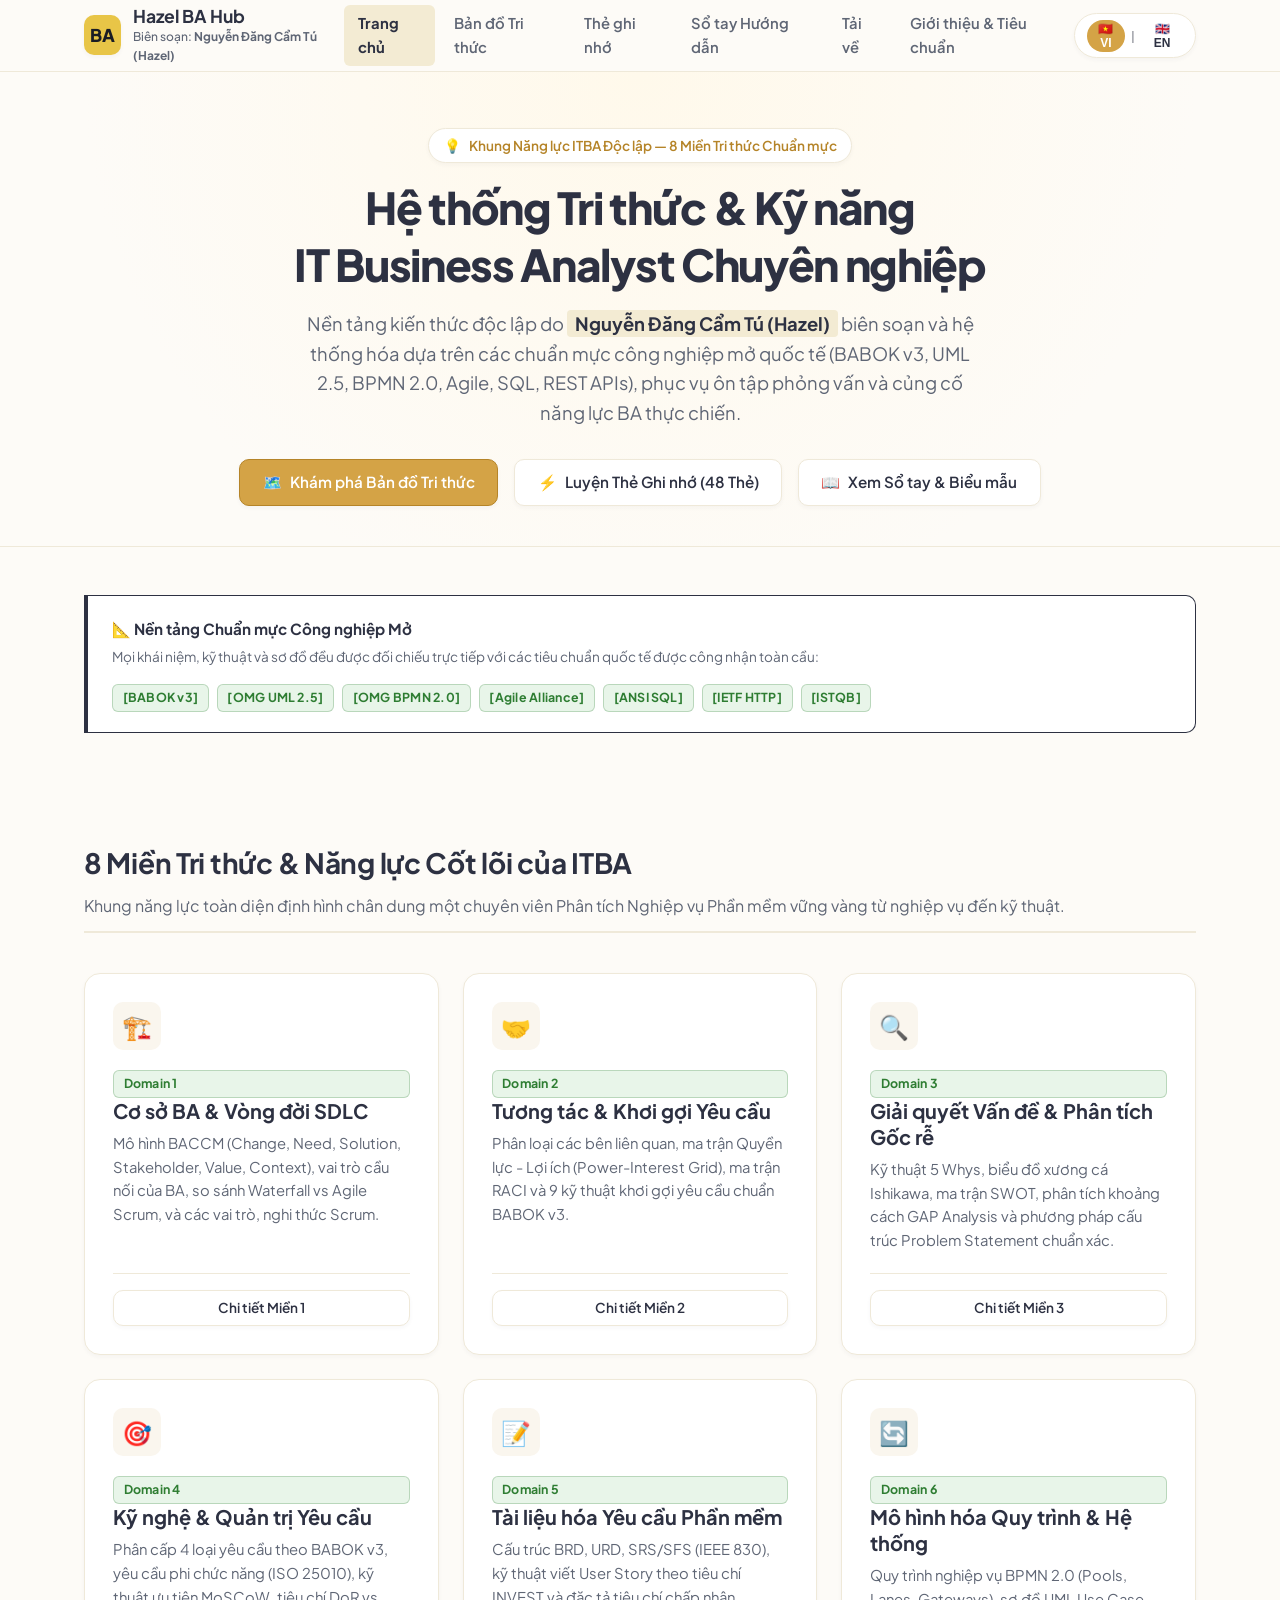
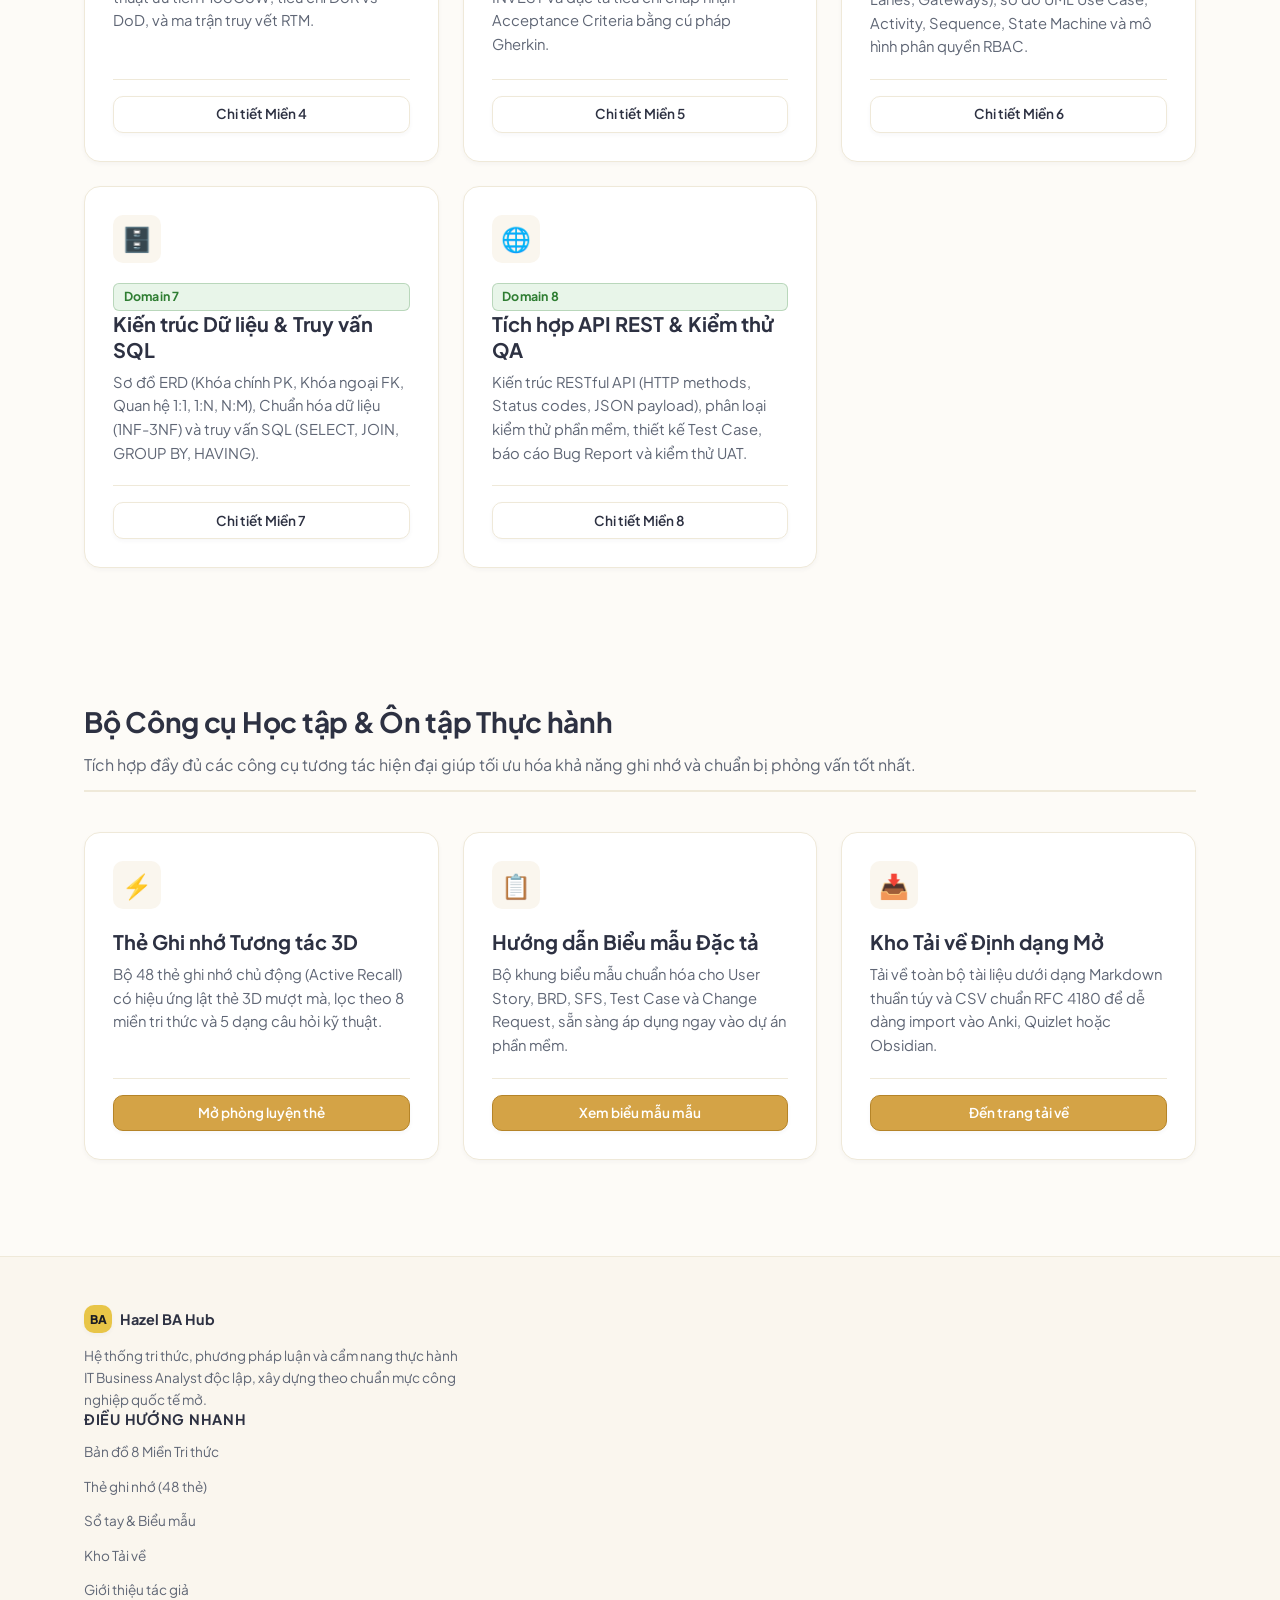
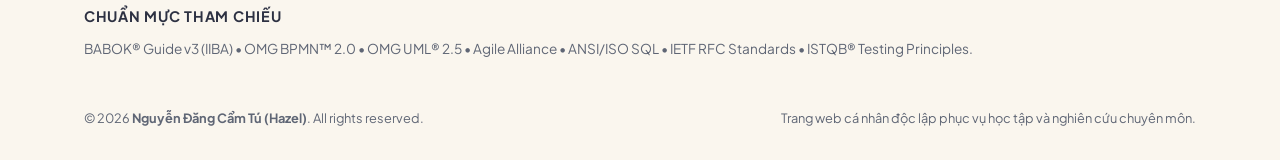
==== ba-study-materials/index.html @ 61d87bbf "Add files via upload" ====
<!DOCTYPE html>
<html lang="vi" class="lang-vi">
<head>
  <meta charset="UTF-8">
  <meta name="viewport" content="width=device-width, initial-scale=1.0">
  <title class="lang-vi">Trang chủ | Hazel BA Hub - Nguyễn Đăng Cẩm Tú</title>
  <title class="lang-en">Home | Hazel BA Hub - Nguyen Dang Cam Tu</title>
  <meta name="description" content="Trung tâm Tri thức & Thực hành IT Business Analyst độc lập - Tác giả Nguyễn Đăng Cẩm Tú (Hazel).">
  <!-- Fonts -->
  <link rel="preconnect" href="https://fonts.googleapis.com">
  <link rel="preconnect" href="https://fonts.gstatic.com" crossorigin>
  <link href="https://fonts.googleapis.com/css2?family=Plus+Jakarta+Sans:wght@400;500;600;700;800&display=swap" rel="stylesheet">
  <!-- Styles -->
  <link rel="stylesheet" href="./assets/css/main.css">
  <link rel="stylesheet" href="./assets/css/components.css">
  <link rel="stylesheet" href="./assets/css/flashcards.css">
  <!-- Core i18n -->
  <script src="./assets/js/i18n.js"></script>
</head>
<body>
  <header class="site-header">
    <div class="container header-inner">
      <a href="./" class="brand-link">
        <div class="brand-badge">BA</div>
        <div class="brand-text-wrap">
          <span class="brand-title">Hazel BA Hub</span>
          <span class="brand-author">
            <span class="lang-vi">Biên soạn: <strong>Nguyễn Đăng Cẩm Tú (Hazel)</strong></span>
            <span class="lang-en">Curated by <strong>Nguyễn Đăng Cẩm Tú (Hazel)</strong></span>
          </span>
        </div>
      </a>

      <nav>
        <ul class="nav-menu">
          <li><a href="./" class="nav-link active"><span class="lang-vi">Trang chủ</span><span class="lang-en">Home</span></a></li>
          <li><a href="./knowledge-map/" class="nav-link"><span class="lang-vi">Bản đồ Tri thức</span><span class="lang-en">Knowledge Map</span></a></li>
          <li><a href="./flashcards/" class="nav-link"><span class="lang-vi">Thẻ ghi nhớ</span><span class="lang-en">Flashcards</span></a></li>
          <li><a href="./study-guide/" class="nav-link"><span class="lang-vi">Sổ tay Hướng dẫn</span><span class="lang-en">Study Guide</span></a></li>
          <li><a href="./downloads/" class="nav-link"><span class="lang-vi">Tải về</span><span class="lang-en">Downloads</span></a></li>
          <li><a href="./about/" class="nav-link"><span class="lang-vi">Giới thiệu & Tiêu chuẩn</span><span class="lang-en">About & Standards</span></a></li>
        </ul>
      </nav>

      <div style="display: flex; align-items: center; gap: 0.75rem;">
        <button type="button" class="lang-toggle-btn" title="Chuyển đổi ngôn ngữ / Switch Language" aria-label="Toggle language">
          <span class="lang-pill" data-lang="vi">🇻🇳 VI</span>
          <span style="opacity: 0.4;">|</span>
          <span class="lang-pill" data-lang="en">🇬🇧 EN</span>
        </button>
        <button type="button" class="mobile-nav-toggle" aria-label="Open mobile navigation">☰</button>
      </div>
    </div>
  </header>

  <main>
    <section class="hero-section">
      <div class="container">
        <div class="hero-badge-wrap">
          <span class="hero-pill">
            <span>💡</span>
            <span class="lang-vi">Khung Năng lực ITBA Độc lập — 8 Miền Tri thức Chuẩn mực</span>
            <span class="lang-en">Independent ITBA Competency Framework — 8 Industry Domains</span>
          </span>
        </div>
        <h1 class="hero-title">
          <span class="lang-vi">Hệ thống Tri thức & Kỹ năng<br>IT Business Analyst Chuyên nghiệp</span>
          <span class="lang-en">Professional IT Business Analyst<br>Knowledge & Practice Hub</span>
        </h1>
        <p class="hero-subtitle">
          <span class="lang-vi">Nền tảng kiến thức độc lập do <span class="hero-author-tag">Nguyễn Đăng Cẩm Tú (Hazel)</span> biên soạn và hệ thống hóa dựa trên các chuẩn mực công nghiệp mở quốc tế (BABOK v3, UML 2.5, BPMN 2.0, Agile, SQL, REST APIs), phục vụ ôn tập phỏng vấn và củng cố năng lực BA thực chiến.</span>
          <span class="lang-en">An independent knowledge platform curated by <span class="hero-author-tag">Nguyễn Đăng Cẩm Tú (Hazel)</span>, grounded in open international industry standards (BABOK v3, UML 2.5, BPMN 2.0, Agile, SQL, REST APIs) for technical interview preparation and practical delivery readiness.</span>
        </p>
        <div class="hero-actions">
          <a href="./knowledge-map/" class="btn btn-primary">
            <span>🗺️</span>
            <span class="lang-vi">Khám phá Bản đồ Tri thức</span>
            <span class="lang-en">Explore Knowledge Map</span>
          </a>
          <a href="./flashcards/" class="btn btn-secondary">
            <span>⚡</span>
            <span class="lang-vi">Luyện Thẻ Ghi nhớ (48 Thẻ)</span>
            <span class="lang-en">Study Flashcards (48 Cards)</span>
          </a>
          <a href="./study-guide/" class="btn btn-secondary">
            <span>📖</span>
            <span class="lang-vi">Xem Sổ tay & Biểu mẫu</span>
            <span class="lang-en">View Guide & Templates</span>
          </a>
        </div>
      </div>
    </section>

    <!-- Standards Banner -->
    <section class="container" style="padding: 1.5rem 1.5rem 0.5rem 1.5rem;">
      <div class="callout" style="background: #FFFFFF; border-color: var(--color-border); display: flex; flex-wrap: wrap; align-items: center; justify-content: space-between; gap: 1rem;">
        <div>
          <span style="font-weight: 700; color: var(--text-heading); font-size: 0.95rem;">
            <span class="lang-vi">📐 Nền tảng Chuẩn mực Công nghiệp Mở</span>
            <span class="lang-en">📐 Open Industry Standards Alignment</span>
          </span>
          <p style="font-size: 0.85rem; color: var(--text-muted); margin-top: 0.25rem; margin-bottom: 0;">
            <span class="lang-vi">Mọi khái niệm, kỹ thuật và sơ đồ đều được đối chiếu trực tiếp với các tiêu chuẩn quốc tế được công nhận toàn cầu:</span>
            <span class="lang-en">All concepts, techniques, and diagrams are mapped directly to globally recognized international standards:</span>
          </p>
        </div>
        <div style="display: flex; flex-wrap: wrap; gap: 0.5rem;">
          <span class="badge badge-explicit">[BABOK v3]</span>
          <span class="badge badge-explicit">[OMG UML 2.5]</span>
          <span class="badge badge-explicit">[OMG BPMN 2.0]</span>
          <span class="badge badge-explicit">[Agile Alliance]</span>
          <span class="badge badge-explicit">[ANSI SQL]</span>
          <span class="badge badge-explicit">[IETF HTTP]</span>
          <span class="badge badge-explicit">[ISTQB]</span>
        </div>
      </div>
    </section>

    <!-- 8 Domains Grid -->
    <section class="container" style="padding: 2.5rem 1.5rem;">
      <div class="section-header">
        <div>
          <h2>
            <span class="lang-vi">8 Miền Tri thức & Năng lực Cốt lõi của ITBA</span>
            <span class="lang-en">8 Core ITBA Knowledge Domains & Competencies</span>
          </h2>
          <p>
            <span class="lang-vi">Khung năng lực toàn diện định hình chân dung một chuyên viên Phân tích Nghiệp vụ Phần mềm vững vàng từ nghiệp vụ đến kỹ thuật.</span>
            <span class="lang-en">A complete competency framework defining a well-rounded IT Business Analyst, bridging business acumen and technical execution.</span>
          </p>
        </div>
      </div>

      <div class="card-grid">
        <!-- Domain 1 -->
        <div class="feature-card">
          <div class="card-icon">🏗️</div>
          <span class="badge badge-explicit">Domain 1</span>
          <h3 class="card-title">
            <span class="lang-vi">Cơ sở BA & Vòng đời SDLC</span>
            <span class="lang-en">BA Fundamentals & SDLC</span>
          </h3>
          <p class="card-desc">
            <span class="lang-vi">Mô hình BACCM (Change, Need, Solution, Stakeholder, Value, Context), vai trò cầu nối của BA, so sánh Waterfall vs Agile Scrum, và các vai trò, nghi thức Scrum.</span>
            <span class="lang-en">BACCM core concept model, BA bridging role, Waterfall vs Agile Scrum trade-offs, and Scrum team ceremonies and artifacts.</span>
          </p>
          <div class="card-footer">
            <a href="./knowledge-map/#domain-1" class="btn btn-secondary btn-sm" style="width: 100%;">
              <span class="lang-vi">Chi tiết Miền 1</span>
              <span class="lang-en">View Domain 1</span>
            </a>
          </div>
        </div>

        <!-- Domain 2 -->
        <div class="feature-card">
          <div class="card-icon">🤝</div>
          <span class="badge badge-explicit">Domain 2</span>
          <h3 class="card-title">
            <span class="lang-vi">Tương tác & Khơi gợi Yêu cầu</span>
            <span class="lang-en">Stakeholder Engagement & Elicitation</span>
          </h3>
          <p class="card-desc">
            <span class="lang-vi">Phân loại các bên liên quan, ma trận Quyền lực - Lợi ích (Power-Interest Grid), ma trận RACI và 9 kỹ thuật khơi gợi yêu cầu chuẩn BABOK v3.</span>
            <span class="lang-en">Stakeholder categorization, Power-Interest Grid, RACI governance matrix, and the 9 standard BABOK v3 elicitation techniques.</span>
          </p>
          <div class="card-footer">
            <a href="./knowledge-map/#domain-2" class="btn btn-secondary btn-sm" style="width: 100%;">
              <span class="lang-vi">Chi tiết Miền 2</span>
              <span class="lang-en">View Domain 2</span>
            </a>
          </div>
        </div>

        <!-- Domain 3 -->
        <div class="feature-card">
          <div class="card-icon">🔍</div>
          <span class="badge badge-explicit">Domain 3</span>
          <h3 class="card-title">
            <span class="lang-vi">Giải quyết Vấn đề & Phân tích Gốc rễ</span>
            <span class="lang-en">Problem Solving & Root Cause Analysis</span>
          </h3>
          <p class="card-desc">
            <span class="lang-vi">Kỹ thuật 5 Whys, biểu đồ xương cá Ishikawa, ma trận SWOT, phân tích khoảng cách GAP Analysis và phương pháp cấu trúc Problem Statement chuẩn xác.</span>
            <span class="lang-en">5 Whys root cause recursion, Ishikawa fishbone diagramming, SWOT matrix, GAP Analysis, and structured Problem Statement formulation.</span>
          </p>
          <div class="card-footer">
            <a href="./knowledge-map/#domain-3" class="btn btn-secondary btn-sm" style="width: 100%;">
              <span class="lang-vi">Chi tiết Miền 3</span>
              <span class="lang-en">View Domain 3</span>
            </a>
          </div>
        </div>

        <!-- Domain 4 -->
        <div class="feature-card">
          <div class="card-icon">🎯</div>
          <span class="badge badge-explicit">Domain 4</span>
          <h3 class="card-title">
            <span class="lang-vi">Kỹ nghệ & Quản trị Yêu cầu</span>
            <span class="lang-en">Requirements Engineering & Governance</span>
          </h3>
          <p class="card-desc">
            <span class="lang-vi">Phân cấp 4 loại yêu cầu theo BABOK v3, yêu cầu phi chức năng (ISO 25010), kỹ thuật ưu tiên MoSCoW, tiêu chí DoR vs DoD, và ma trận truy vết RTM.</span>
            <span class="lang-en">4 requirements levels (BABOK v3), non-functional dimensions (ISO 25010), MoSCoW prioritization, DoR vs DoD gates, and Traceability Matrix (RTM).</span>
          </p>
          <div class="card-footer">
            <a href="./knowledge-map/#domain-4" class="btn btn-secondary btn-sm" style="width: 100%;">
              <span class="lang-vi">Chi tiết Miền 4</span>
              <span class="lang-en">View Domain 4</span>
            </a>
          </div>
        </div>

        <!-- Domain 5 -->
        <div class="feature-card">
          <div class="card-icon">📝</div>
          <span class="badge badge-explicit">Domain 5</span>
          <h3 class="card-title">
            <span class="lang-vi">Tài liệu hóa Yêu cầu Phần mềm</span>
            <span class="lang-en">Requirements Documentation</span>
          </h3>
          <p class="card-desc">
            <span class="lang-vi">Cấu trúc BRD, URD, SRS/SFS (IEEE 830), kỹ thuật viết User Story theo tiêu chí INVEST và đặc tả tiêu chí chấp nhận Acceptance Criteria bằng cú pháp Gherkin.</span>
            <span class="lang-en">BRD, URD, SRS/SFS (IEEE 830) document structures, INVEST User Story authoring, and Given-When-Then Gherkin Acceptance Criteria.</span>
          </p>
          <div class="card-footer">
            <a href="./knowledge-map/#domain-5" class="btn btn-secondary btn-sm" style="width: 100%;">
              <span class="lang-vi">Chi tiết Miền 5</span>
              <span class="lang-en">View Domain 5</span>
            </a>
          </div>
        </div>

        <!-- Domain 6 -->
        <div class="feature-card">
          <div class="card-icon">🔄</div>
          <span class="badge badge-explicit">Domain 6</span>
          <h3 class="card-title">
            <span class="lang-vi">Mô hình hóa Quy trình & Hệ thống</span>
            <span class="lang-en">Process & System Modeling</span>
          </h3>
          <p class="card-desc">
            <span class="lang-vi">Quy trình nghiệp vụ BPMN 2.0 (Pools, Lanes, Gateways), sơ đồ UML Use Case, Activity, Sequence, State Machine và mô hình phân quyền RBAC.</span>
            <span class="lang-en">BPMN 2.0 business processes (Pools, Lanes, Gateways), UML Use Case, Activity, Sequence, State Machine diagrams, and RBAC matrix.</span>
          </p>
          <div class="card-footer">
            <a href="./knowledge-map/#domain-6" class="btn btn-secondary btn-sm" style="width: 100%;">
              <span class="lang-vi">Chi tiết Miền 6</span>
              <span class="lang-en">View Domain 6</span>
            </a>
          </div>
        </div>

        <!-- Domain 7 -->
        <div class="feature-card">
          <div class="card-icon">🗄️</div>
          <span class="badge badge-explicit">Domain 7</span>
          <h3 class="card-title">
            <span class="lang-vi">Kiến trúc Dữ liệu & Truy vấn SQL</span>
            <span class="lang-en">Data Architecture & SQL</span>
          </h3>
          <p class="card-desc">
            <span class="lang-vi">Sơ đồ ERD (Khóa chính PK, Khóa ngoại FK, Quan hệ 1:1, 1:N, N:M), Chuẩn hóa dữ liệu (1NF-3NF) và truy vấn SQL (SELECT, JOIN, GROUP BY, HAVING).</span>
            <span class="lang-en">ERD relational data models (PK, FK, cardinalities), Normalization (1NF to 3NF), and analytical SQL queries (SELECT, JOINs, GROUP BY, HAVING).</span>
          </p>
          <div class="card-footer">
            <a href="./knowledge-map/#domain-7" class="btn btn-secondary btn-sm" style="width: 100%;">
              <span class="lang-vi">Chi tiết Miền 7</span>
              <span class="lang-en">View Domain 7</span>
            </a>
          </div>
        </div>

        <!-- Domain 8 -->
        <div class="feature-card">
          <div class="card-icon">🌐</div>
          <span class="badge badge-explicit">Domain 8</span>
          <h3 class="card-title">
            <span class="lang-vi">Tích hợp API REST & Kiểm thử QA</span>
            <span class="lang-en">REST APIs & Software QA</span>
          </h3>
          <p class="card-desc">
            <span class="lang-vi">Kiến trúc RESTful API (HTTP methods, Status codes, JSON payload), phân loại kiểm thử phần mềm, thiết kế Test Case, báo cáo Bug Report và kiểm thử UAT.</span>
            <span class="lang-en">REST architecture (HTTP methods, status codes, JSON payload), testing levels, Test Case authoring, Bug Reporting, and UAT sign-off.</span>
          </p>
          <div class="card-footer">
            <a href="./knowledge-map/#domain-8" class="btn btn-secondary btn-sm" style="width: 100%;">
              <span class="lang-vi">Chi tiết Miền 8</span>
              <span class="lang-en">View Domain 8</span>
            </a>
          </div>
        </div>
      </div>
    </section>

    <!-- Key Study Features -->
    <section class="container" style="padding: 1rem 1.5rem 3.5rem 1.5rem;">
      <div class="section-header">
        <div>
          <h2>
            <span class="lang-vi">Bộ Công cụ Học tập & Ôn tập Thực hành</span>
            <span class="lang-en">Interactive Learning & Practice Toolset</span>
          </h2>
          <p>
            <span class="lang-vi">Tích hợp đầy đủ các công cụ tương tác hiện đại giúp tối ưu hóa khả năng ghi nhớ và chuẩn bị phỏng vấn tốt nhất.</span>
            <span class="lang-en">Modern interactive tools integrated directly into the browser to maximize retention and interview confidence.</span>
          </p>
        </div>
      </div>

      <div class="card-grid">
        <div class="feature-card">
          <div class="card-icon">⚡</div>
          <h3 class="card-title">
            <span class="lang-vi">Thẻ Ghi nhớ Tương tác 3D</span>
            <span class="lang-en">3D Interactive Flashcards</span>
          </h3>
          <p class="card-desc">
            <span class="lang-vi">Bộ 48 thẻ ghi nhớ chủ động (Active Recall) có hiệu ứng lật thẻ 3D mượt mà, lọc theo 8 miền tri thức và 5 dạng câu hỏi kỹ thuật.</span>
            <span class="lang-en">48 active-recall flashcards featuring smooth 3D flip effects, filtering by 8 knowledge domains, and 5 technical question archetypes.</span>
          </p>
          <div class="card-footer">
            <a href="./flashcards/" class="btn btn-primary btn-sm" style="width: 100%;">
              <span class="lang-vi">Mở phòng luyện thẻ</span>
              <span class="lang-en">Launch Flashcard Room</span>
            </a>
          </div>
        </div>

        <div class="feature-card">
          <div class="card-icon">📋</div>
          <h3 class="card-title">
            <span class="lang-vi">Hướng dẫn Biểu mẫu Đặc tả</span>
            <span class="lang-en">Requirements Templates Guide</span>
          </h3>
          <p class="card-desc">
            <span class="lang-vi">Bộ khung biểu mẫu chuẩn hóa cho User Story, BRD, SFS, Test Case và Change Request, sẵn sàng áp dụng ngay vào dự án phần mềm.</span>
            <span class="lang-en">Production-grade templates for User Stories, BRD, SFS, Test Cases, and Change Requests ready for immediate project adoption.</span>
          </p>
          <div class="card-footer">
            <a href="./study-guide/" class="btn btn-primary btn-sm" style="width: 100%;">
              <span class="lang-vi">Xem biểu mẫu mẫu</span>
              <span class="lang-en">Browse Templates</span>
            </a>
          </div>
        </div>

        <div class="feature-card">
          <div class="card-icon">📥</div>
          <h3 class="card-title">
            <span class="lang-vi">Kho Tải về Định dạng Mở</span>
            <span class="lang-en">Open Format Downloads</span>
          </h3>
          <p class="card-desc">
            <span class="lang-vi">Tải về toàn bộ tài liệu dưới dạng Markdown thuần túy và CSV chuẩn RFC 4180 để dễ dàng import vào Anki, Quizlet hoặc Obsidian.</span>
            <span class="lang-en">Download complete study materials in raw Markdown and RFC 4180 CSV for seamless import into Anki, Quizlet, or Obsidian.</span>
          </p>
          <div class="card-footer">
            <a href="./downloads/" class="btn btn-primary btn-sm" style="width: 100%;">
              <span class="lang-vi">Đến trang tải về</span>
              <span class="lang-en">Go to Downloads</span>
            </a>
          </div>
        </div>
      </div>
    </section>
  </main>

  <footer class="site-footer">
    <div class="container footer-inner">
      <div class="footer-col">
        <div style="display: flex; align-items: center; gap: 0.5rem; margin-bottom: 0.75rem;">
          <div class="brand-badge" style="width: 28px; height: 28px; font-size: 0.75rem;">BA</div>
          <span style="font-weight: 700; color: var(--text-heading);">Hazel BA Hub</span>
        </div>
        <p style="font-size: 0.85rem; color: var(--text-muted); line-height: 1.6; max-width: 380px;">
          <span class="lang-vi">Hệ thống tri thức, phương pháp luận và cẩm nang thực hành IT Business Analyst độc lập, xây dựng theo chuẩn mực công nghiệp quốc tế mở.</span>
          <span class="lang-en">An independent IT Business Analysis knowledge hub and practical handbook built upon open international industry standards.</span>
        </p>
      </div>
      <div class="footer-col">
        <h4 style="font-size: 0.9rem; margin-bottom: 0.75rem; color: var(--text-heading);">
          <span class="lang-vi">Điều hướng nhanh</span>
          <span class="lang-en">Quick Links</span>
        </h4>
        <ul style="list-style: none; padding: 0; margin: 0; font-size: 0.85rem; display: flex; flex-direction: column; gap: 0.4rem;">
          <li><a href="./knowledge-map/" style="color: var(--text-muted);"><span class="lang-vi">Bản đồ 8 Miền Tri thức</span><span class="lang-en">8 Knowledge Domains</span></a></li>
          <li><a href="./flashcards/" style="color: var(--text-muted);"><span class="lang-vi">Thẻ ghi nhớ (48 thẻ)</span><span class="lang-en">Flashcards (48 Cards)</span></a></li>
          <li><a href="./study-guide/" style="color: var(--text-muted);"><span class="lang-vi">Sổ tay & Biểu mẫu</span><span class="lang-en">Handbook & Templates</span></a></li>
          <li><a href="./downloads/" style="color: var(--text-muted);"><span class="lang-vi">Kho Tải về</span><span class="lang-en">Downloads Hub</span></a></li>
          <li><a href="./about/" style="color: var(--text-muted);"><span class="lang-vi">Giới thiệu tác giả</span><span class="lang-en">About Author</span></a></li>
        </ul>
      </div>
      <div class="footer-col">
        <h4 style="font-size: 0.9rem; margin-bottom: 0.75rem; color: var(--text-heading);">
          <span class="lang-vi">Chuẩn mực tham chiếu</span>
          <span class="lang-en">Standard Frameworks</span>
        </h4>
        <p style="font-size: 0.85rem; color: var(--text-muted); line-height: 1.6;">
          BABOK® Guide v3 (IIBA) • OMG BPMN™ 2.0 • OMG UML® 2.5 • Agile Alliance • ANSI/ISO SQL • IETF RFC Standards • ISTQB® Testing Principles.
        </p>
      </div>
    </div>
    <div class="container" style="padding-top: 1.5rem; margin-top: 1.5rem; border-top: 1px solid var(--border-color); font-size: 0.8rem; color: var(--text-muted); display: flex; justify-content: space-between; flex-wrap: wrap; gap: 0.75rem;">
      <div>
        © 2026 <strong>Nguyễn Đăng Cẩm Tú (Hazel)</strong>. All rights reserved.
      </div>
      <div>
        <span class="lang-vi">Trang web cá nhân độc lập phục vụ học tập và nghiên cứu chuyên môn.</span>
        <span class="lang-en">Independent personal knowledge platform for professional study and practice.</span>
      </div>
    </div>
  </footer>

  <script src="./assets/js/app.js"></script>
</body>
</html>
---- ba-study-materials/assets/css/main.css ----
/* ==========================================================================
   BA Study Materials - Main Styling
   Author: Nguyễn Đăng Cẩm Tú (Hazel)
   Color Palette: Minimal, Warm Pastel-Yellow & Cream (#FDFBF7, #E8C547)
   ========================================================================== */

:root {
  --bg-base: #FDFBF7;
  --bg-surface: #FFFFFF;
  --bg-surface-warm: #FAF6EE;
  --bg-surface-hover: #F6F0DF;
  --border-warm: #EFE9D9;
  --border-card: #E5DEC9;
  --border-focus: #D4A346;
  
  --color-primary: #D4A346;
  --color-primary-dark: #B58428;
  --color-accent: #E8C547;
  --color-accent-soft: #FFF9E6;
  
  --text-main: #2D3142;
  --text-muted: #5F6675;
  --text-light: #8E94A0;
  
  --tag-explicit-bg: #E8F5E9;
  --tag-explicit-text: #2E7D32;
  --tag-inferred-bg: #E0F2F1;
  --tag-inferred-text: #00695C;
  --tag-illustrative-bg: #FFF8E1;
  --tag-illustrative-text: #F57F17;
  --tag-supp-bg: #F3E5F5;
  --tag-supp-text: #7B1FA2;

  --shadow-sm: 0 2px 4px rgba(45, 49, 66, 0.04);
  --shadow-md: 0 4px 12px rgba(45, 49, 66, 0.06);
  --shadow-lg: 0 8px 24px rgba(45, 49, 66, 0.08);

  --font-sans: "Plus Jakarta Sans", -apple-system, BlinkMacSystemFont, "Segoe UI", Roboto, "Helvetica Neue", Arial, sans-serif;
  --radius-sm: 6px;
  --radius-md: 10px;
  --radius-lg: 16px;
  --radius-full: 9999px;
  
  --header-height: 72px;
  --container-max: 1160px;
}

/* CSS Reset & Defaults */
*, *::before, *::after {
  box-sizing: border-box;
  margin: 0;
  padding: 0;
}

html {
  font-family: var(--font-sans);
  background-color: var(--bg-base);
  color: var(--text-main);
  line-height: 1.6;
  scroll-behavior: smooth;
  -webkit-font-smoothing: antialiased;
}

body {
  min-height: 100vh;
  display: flex;
  flex-direction: column;
}

/* Bilingual Language Toggling Logic */
html.lang-vi .lang-en {
  display: none !important;
}

html.lang-en .lang-vi {
  display: none !important;
}

/* Typography */
h1, h2, h3, h4 {
  color: var(--text-main);
  line-height: 1.3;
  font-weight: 700;
}

h1 { font-size: 2.25rem; letter-spacing: -0.02em; }
h2 { font-size: 1.75rem; letter-spacing: -0.01em; margin-bottom: 0.75rem; }
h3 { font-size: 1.25rem; margin-bottom: 0.5rem; }
p { margin-bottom: 1rem; color: var(--text-muted); }
p:last-child { margin-bottom: 0; }

a {
  color: var(--color-primary-dark);
  text-decoration: none;
  transition: color 0.15s ease;
}

a:hover {
  color: var(--color-primary);
  text-decoration: underline;
}

/* Layout Containers */
.container {
  width: 100%;
  max-width: var(--container-max);
  margin-left: auto;
  margin-right: auto;
  padding-left: 1.5rem;
  padding-right: 1.5rem;
}

/* Header & Navigation */
.site-header {
  position: sticky;
  top: 0;
  z-index: 100;
  height: var(--header-height);
  background: rgba(253, 251, 247, 0.94);
  backdrop-filter: blur(10px);
  border-bottom: 1px solid var(--border-warm);
}

.header-inner {
  height: 100%;
  display: flex;
  align-items: center;
  justify-content: space-between;
}

.brand-link {
  display: flex;
  align-items: center;
  gap: 0.75rem;
  text-decoration: none;
}

.brand-badge {
  display: flex;
  align-items: center;
  justify-content: center;
  width: 40px;
  height: 40px;
  border-radius: var(--radius-md);
  background: var(--color-accent);
  color: #1A1C24;
  font-weight: 800;
  font-size: 1.1rem;
  box-shadow: var(--shadow-sm);
}

.brand-text-wrap {
  display: flex;
  flex-direction: column;
}

.brand-title {
  font-size: 1.1rem;
  font-weight: 700;
  color: var(--text-main);
  line-height: 1.2;
}

.brand-author {
  font-size: 0.75rem;
  color: var(--text-muted);
  font-weight: 500;
}

.nav-menu {
  display: flex;
  align-items: center;
  gap: 0.35rem;
  list-style: none;
}

.nav-link {
  display: inline-block;
  padding: 0.45rem 0.85rem;
  border-radius: var(--radius-sm);
  font-size: 0.925rem;
  font-weight: 600;
  color: var(--text-muted);
  text-decoration: none;
  transition: all 0.15s ease;
}

.nav-link:hover {
  color: var(--text-main);
  background: var(--bg-surface-warm);
  text-decoration: none;
}

.nav-link.active {
  color: var(--text-main);
  background: #F3EBD3;
  font-weight: 700;
}

/* Language Toggle Button */
.lang-toggle-btn {
  display: inline-flex;
  align-items: center;
  gap: 0.4rem;
  background: var(--bg-surface);
  border: 1px solid var(--border-warm);
  padding: 0.35rem 0.75rem;
  border-radius: var(--radius-full);
  font-size: 0.825rem;
  font-weight: 700;
  color: var(--text-main);
  cursor: pointer;
  transition: all 0.2s ease;
  box-shadow: var(--shadow-sm);
}

.lang-toggle-btn:hover {
  border-color: var(--color-primary);
  background: var(--bg-surface-warm);
}

.lang-pill {
  padding: 2px 6px;
  border-radius: var(--radius-full);
  font-size: 0.75rem;
}

.lang-pill.active {
  background: var(--color-primary);
  color: #FFFFFF;
}

/* Mobile Nav Toggle */
.mobile-nav-toggle {
  display: none;
  background: transparent;
  border: none;
  cursor: pointer;
  padding: 0.5rem;
  font-size: 1.5rem;
  color: var(--text-main);
}

/* Footer */
.site-footer {
  margin-top: auto;
  background: var(--bg-surface-warm);
  border-top: 1px solid var(--border-warm);
  padding: 3rem 0 2rem;
  font-size: 0.9rem;
}

.footer-grid {
  display: grid;
  grid-template-columns: 2fr 1fr 1fr;
  gap: 2.5rem;
  margin-bottom: 2rem;
}

.footer-col h4 {
  font-size: 0.95rem;
  margin-bottom: 0.75rem;
  color: var(--text-main);
  text-transform: uppercase;
  letter-spacing: 0.05em;
}

.footer-col ul {
  list-style: none;
}

.footer-col li {
  margin-bottom: 0.4rem;
}

.footer-col a {
  color: var(--text-muted);
}

.footer-col a:hover {
  color: var(--text-main);
}

.footer-bottom {
  padding-top: 1.5rem;
  border-top: 1px solid var(--border-warm);
  display: flex;
  align-items: center;
  justify-content: space-between;
  color: var(--text-light);
  font-size: 0.825rem;
}

/* Responsive Breakpoints */
@media (max-width: 900px) {
  .footer-grid {
    grid-template-columns: 1fr;
    gap: 1.5rem;
  }
  .nav-menu {
    display: none;
    position: absolute;
    top: var(--header-height);
    left: 0;
    width: 100%;
    background: var(--bg-surface);
    flex-direction: column;
    padding: 1.5rem;
    box-shadow: var(--shadow-lg);
    border-bottom: 1px solid var(--border-warm);
    align-items: stretch;
  }
  .nav-menu.is-open {
    display: flex;
  }
  .mobile-nav-toggle {
    display: block;
  }
  .footer-bottom {
    flex-direction: column;
    gap: 0.75rem;
    text-align: center;
  }
}
---- ba-study-materials/assets/css/components.css ----
/* ==========================================================================
   BA Study Materials - Reusable UI Components
   ========================================================================== */

/* Hero Banner */
.hero-section {
  padding: 3.5rem 0 2.5rem;
  text-align: center;
  background: radial-gradient(circle at top, #FFF9EB 0%, var(--bg-base) 70%);
  border-bottom: 1px solid var(--border-warm);
}

.hero-badge-wrap {
  margin-bottom: 1rem;
}

.hero-pill {
  display: inline-flex;
  align-items: center;
  gap: 0.5rem;
  padding: 0.35rem 0.9rem;
  background: var(--bg-surface);
  border: 1px solid var(--border-warm);
  border-radius: var(--radius-full);
  font-size: 0.85rem;
  font-weight: 600;
  color: var(--color-primary-dark);
  box-shadow: var(--shadow-sm);
}

.hero-title {
  font-size: 2.75rem;
  font-weight: 800;
  margin-bottom: 1rem;
  letter-spacing: -0.03em;
  color: var(--text-main);
}

.hero-subtitle {
  font-size: 1.15rem;
  max-width: 680px;
  margin: 0 auto 2rem;
  color: var(--text-muted);
}

.hero-author-tag {
  font-weight: 700;
  color: var(--text-main);
  background: #F3EBD3;
  padding: 2px 8px;
  border-radius: 4px;
}

.hero-actions {
  display: flex;
  align-items: center;
  justify-content: center;
  gap: 1rem;
  flex-wrap: wrap;
}

/* Buttons */
.btn {
  display: inline-flex;
  align-items: center;
  justify-content: center;
  gap: 0.5rem;
  padding: 0.65rem 1.4rem;
  border-radius: var(--radius-md);
  font-weight: 600;
  font-size: 0.95rem;
  cursor: pointer;
  transition: all 0.15s ease;
  border: 1px solid transparent;
  text-decoration: none;
}

.btn:hover {
  text-decoration: none;
}

.btn-primary {
  background: var(--color-primary);
  color: #FFFFFF;
  border-color: var(--color-primary-dark);
  box-shadow: var(--shadow-sm);
}

.btn-primary:hover {
  background: var(--color-primary-dark);
  color: #FFFFFF;
}

.btn-secondary {
  background: var(--bg-surface);
  color: var(--text-main);
  border-color: var(--border-warm);
  box-shadow: var(--shadow-sm);
}

.btn-secondary:hover {
  background: var(--bg-surface-warm);
  border-color: var(--border-card);
}

.btn-sm {
  padding: 0.4rem 0.85rem;
  font-size: 0.85rem;
}

/* Feature & Navigation Cards Grid */
.card-grid {
  display: grid;
  grid-template-columns: repeat(auto-fit, minmax(320px, 1fr));
  gap: 1.5rem;
  margin: 2.5rem 0;
}

.feature-card {
  background: var(--bg-surface);
  border: 1px solid var(--border-warm);
  border-radius: var(--radius-lg);
  padding: 1.75rem;
  box-shadow: var(--shadow-sm);
  transition: transform 0.2s ease, box-shadow 0.2s ease, border-color 0.2s ease;
  display: flex;
  flex-direction: column;
}

.feature-card:hover {
  transform: translateY(-3px);
  box-shadow: var(--shadow-md);
  border-color: var(--color-primary);
}

.card-icon {
  width: 48px;
  height: 48px;
  border-radius: var(--radius-md);
  background: var(--bg-surface-warm);
  display: flex;
  align-items: center;
  justify-content: center;
  font-size: 1.5rem;
  margin-bottom: 1.25rem;
  color: var(--color-primary-dark);
}

.card-title {
  font-size: 1.25rem;
  font-weight: 700;
  margin-bottom: 0.5rem;
}

.card-desc {
  font-size: 0.925rem;
  color: var(--text-muted);
  flex-grow: 1;
  margin-bottom: 1.25rem;
}

.card-footer {
  padding-top: 1rem;
  border-top: 1px solid var(--border-warm);
  display: flex;
  align-items: center;
  justify-content: space-between;
}

/* Badges for Epistemic Classifications */
.badge {
  display: inline-flex;
  align-items: center;
  gap: 0.35rem;
  padding: 0.2rem 0.6rem;
  border-radius: var(--radius-sm);
  font-size: 0.775rem;
  font-weight: 700;
  letter-spacing: 0.02em;
  white-space: nowrap;
}

.badge-explicit {
  background: var(--tag-explicit-bg);
  color: var(--tag-explicit-text);
  border: 1px solid rgba(46, 125, 50, 0.25);
}

.badge-inferred {
  background: var(--tag-inferred-bg);
  color: var(--tag-inferred-text);
  border: 1px solid rgba(0, 105, 92, 0.25);
}

.badge-illustrative {
  background: var(--tag-illustrative-bg);
  color: var(--tag-illustrative-text);
  border: 1px solid rgba(245, 127, 23, 0.3);
}

.badge-supplementary {
  background: var(--tag-supp-bg);
  color: var(--tag-supp-text);
  border: 1px solid rgba(123, 31, 162, 0.25);
}

/* Callout Box */
.callout {
  background: var(--bg-surface-warm);
  border-left: 4px solid var(--color-primary);
  border-radius: 0 var(--radius-md) var(--radius-md) 0;
  padding: 1.25rem 1.5rem;
  margin: 1.5rem 0;
  border-top: 1px solid var(--border-warm);
  border-right: 1px solid var(--border-warm);
  border-bottom: 1px solid var(--border-warm);
}

.callout-header {
  font-weight: 700;
  font-size: 0.95rem;
  margin-bottom: 0.4rem;
  color: var(--text-main);
  display: flex;
  align-items: center;
  gap: 0.5rem;
}

.callout-body {
  font-size: 0.9rem;
  color: var(--text-muted);
}

/* Responsive Tables */
.table-responsive {
  width: 100%;
  overflow-x: auto;
  margin: 1.5rem 0;
  border: 1px solid var(--border-warm);
  border-radius: var(--radius-md);
  box-shadow: var(--shadow-sm);
  background: var(--bg-surface);
}

.data-table {
  width: 100%;
  border-collapse: collapse;
  text-align: left;
  font-size: 0.875rem;
}

.data-table th {
  background: #F3EBD3;
  color: var(--text-main);
  font-weight: 700;
  padding: 0.85rem 1rem;
  border-bottom: 1px solid var(--border-card);
}

.data-table td {
  padding: 0.85rem 1rem;
  border-bottom: 1px solid var(--border-warm);
  color: var(--text-main);
  vertical-align: top;
}

.data-table tr:nth-child(even) {
  background: #FAF7F0;
}

.data-table tr:hover {
  background: #F5EFE0;
}

/* Section Header */
.section-header {
  margin: 2.5rem 0 1.5rem;
  border-bottom: 2px solid var(--border-warm);
  padding-bottom: 0.75rem;
  display: flex;
  align-items: flex-end;
  justify-content: space-between;
  flex-wrap: wrap;
  gap: 1rem;
}

/* Accordion Component */
.accordion-item {
  background: var(--bg-surface);
  border: 1px solid var(--border-warm);
  border-radius: var(--radius-md);
  margin-bottom: 0.75rem;
  overflow: hidden;
  box-shadow: var(--shadow-sm);
}

.accordion-trigger {
  width: 100%;
  padding: 1rem 1.25rem;
  background: transparent;
  border: none;
  cursor: pointer;
  display: flex;
  align-items: center;
  justify-content: space-between;
  text-align: left;
  font-size: 1rem;
  font-weight: 700;
  color: var(--text-main);
}

.accordion-trigger:hover {
  background: var(--bg-surface-warm);
}

.accordion-body {
  padding: 1rem 1.25rem 1.25rem;
  border-top: 1px solid var(--border-warm);
  background: #FCFAF6;
  font-size: 0.925rem;
}
---- ba-study-materials/assets/css/flashcards.css ----
/* ==========================================================================
   BA Study Materials - Interactive Flashcards Engine
   ========================================================================== */

.fc-container {
  max-width: 800px;
  margin: 2rem auto;
}

/* Controls Bar */
.fc-controls-bar {
  background: var(--bg-surface);
  border: 1px solid var(--border-warm);
  border-radius: var(--radius-lg);
  padding: 1.25rem;
  margin-bottom: 1.5rem;
  box-shadow: var(--shadow-sm);
}

.fc-filter-grid {
  display: grid;
  grid-template-columns: 1fr 1fr;
  gap: 1rem;
  margin-bottom: 1rem;
}

.fc-filter-group {
  display: flex;
  flex-direction: column;
  gap: 0.35rem;
}

.fc-filter-label {
  font-size: 0.8rem;
  font-weight: 700;
  color: var(--text-muted);
  text-transform: uppercase;
  letter-spacing: 0.04em;
}

.fc-select, .fc-search-input {
  width: 100%;
  padding: 0.6rem 0.85rem;
  border: 1px solid var(--border-warm);
  border-radius: var(--radius-md);
  background: var(--bg-surface-warm);
  color: var(--text-main);
  font-family: inherit;
  font-size: 0.9rem;
  outline: none;
  transition: border-color 0.15s ease;
}

.fc-select:focus, .fc-search-input:focus {
  border-color: var(--color-primary);
  background: var(--bg-surface);
}

/* Progress & Stats Bar */
.fc-stats-bar {
  display: flex;
  align-items: center;
  justify-content: space-between;
  gap: 1rem;
  padding: 0.75rem 0;
  font-size: 0.875rem;
  color: var(--text-muted);
}

.fc-progress-track {
  flex-grow: 1;
  height: 8px;
  background: var(--border-warm);
  border-radius: var(--radius-full);
  overflow: hidden;
}

.fc-progress-fill {
  height: 100%;
  background: var(--color-primary);
  width: 0%;
  transition: width 0.25s ease;
}

/* 3D Flip Card Container */
.fc-card-viewport {
  perspective: 1000px;
  min-height: 380px;
  margin-bottom: 1.5rem;
}

.fc-card {
  width: 100%;
  min-height: 380px;
  position: relative;
  transform-style: preserve-3d;
  transition: transform 0.4s cubic-bezier(0.175, 0.885, 0.32, 1.275);
  cursor: pointer;
  border-radius: var(--radius-lg);
  box-shadow: var(--shadow-md);
}

.fc-card.is-flipped {
  transform: rotateY(180deg);
}

.fc-card-face {
  position: absolute;
  width: 100%;
  height: 100%;
  top: 0;
  left: 0;
  backface-visibility: hidden;
  -webkit-backface-visibility: hidden;
  border-radius: var(--radius-lg);
  padding: 2.25rem;
  display: flex;
  flex-direction: column;
  justify-content: space-between;
  border: 2px solid var(--border-card);
}

/* Front Face */
.fc-card-front {
  background: #FFFFFF;
}

/* Back Face */
.fc-card-back {
  background: #FAF7EE;
  transform: rotateY(180deg);
  border-color: var(--color-primary);
}

.fc-card-header {
  display: flex;
  align-items: center;
  justify-content: space-between;
  margin-bottom: 1rem;
}

.fc-card-id {
  font-family: monospace;
  font-size: 0.85rem;
  font-weight: 700;
  color: var(--color-primary-dark);
  background: #F3EBD3;
  padding: 2px 8px;
  border-radius: 4px;
}

.fc-card-content {
  flex-grow: 1;
  display: flex;
  flex-direction: column;
  justify-content: center;
  margin: 1rem 0;
}

.fc-prompt {
  font-size: 1.35rem;
  font-weight: 700;
  color: var(--text-main);
  line-height: 1.4;
  margin-bottom: 1rem;
}

.fc-answer {
  font-size: 1.05rem;
  line-height: 1.6;
  color: var(--text-main);
  white-space: pre-line;
}

.fc-card-footer {
  display: flex;
  align-items: center;
  justify-content: space-between;
  border-top: 1px solid var(--border-warm);
  padding-top: 1rem;
  font-size: 0.825rem;
  color: var(--text-light);
}

.fc-flip-hint {
  display: flex;
  align-items: center;
  gap: 0.4rem;
  color: var(--color-primary-dark);
  font-weight: 600;
}

/* Bottom Action Buttons */
.fc-actions {
  display: flex;
  align-items: center;
  justify-content: space-between;
  gap: 1rem;
}

.fc-shortcuts-hint {
  text-align: center;
  font-size: 0.8rem;
  color: var(--text-light);
  margin-top: 1rem;
}

@media (max-width: 600px) {
  .fc-filter-grid {
    grid-template-columns: 1fr;
  }
  .fc-card-viewport {
    min-height: 420px;
  }
  .fc-card {
    min-height: 420px;
  }
  .fc-card-face {
    padding: 1.5rem;
  }
  .fc-prompt {
    font-size: 1.15rem;
  }
}
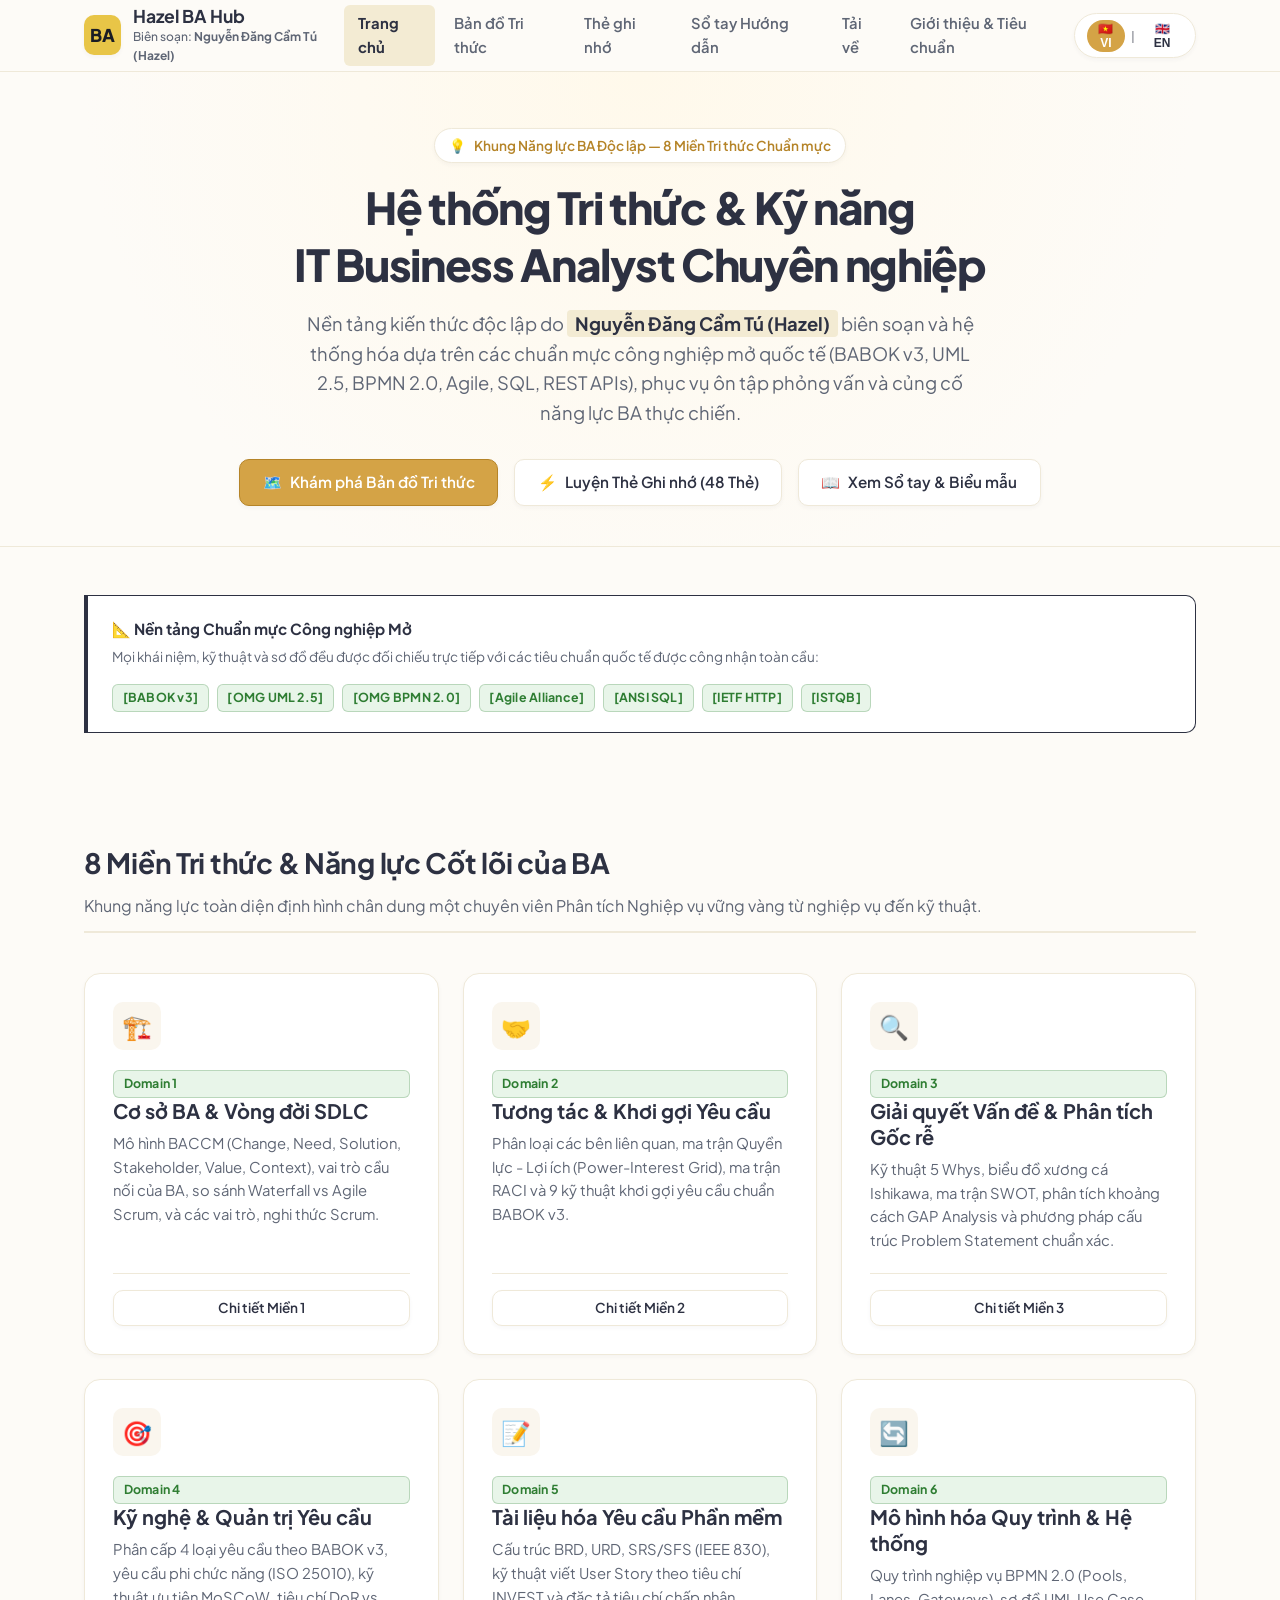
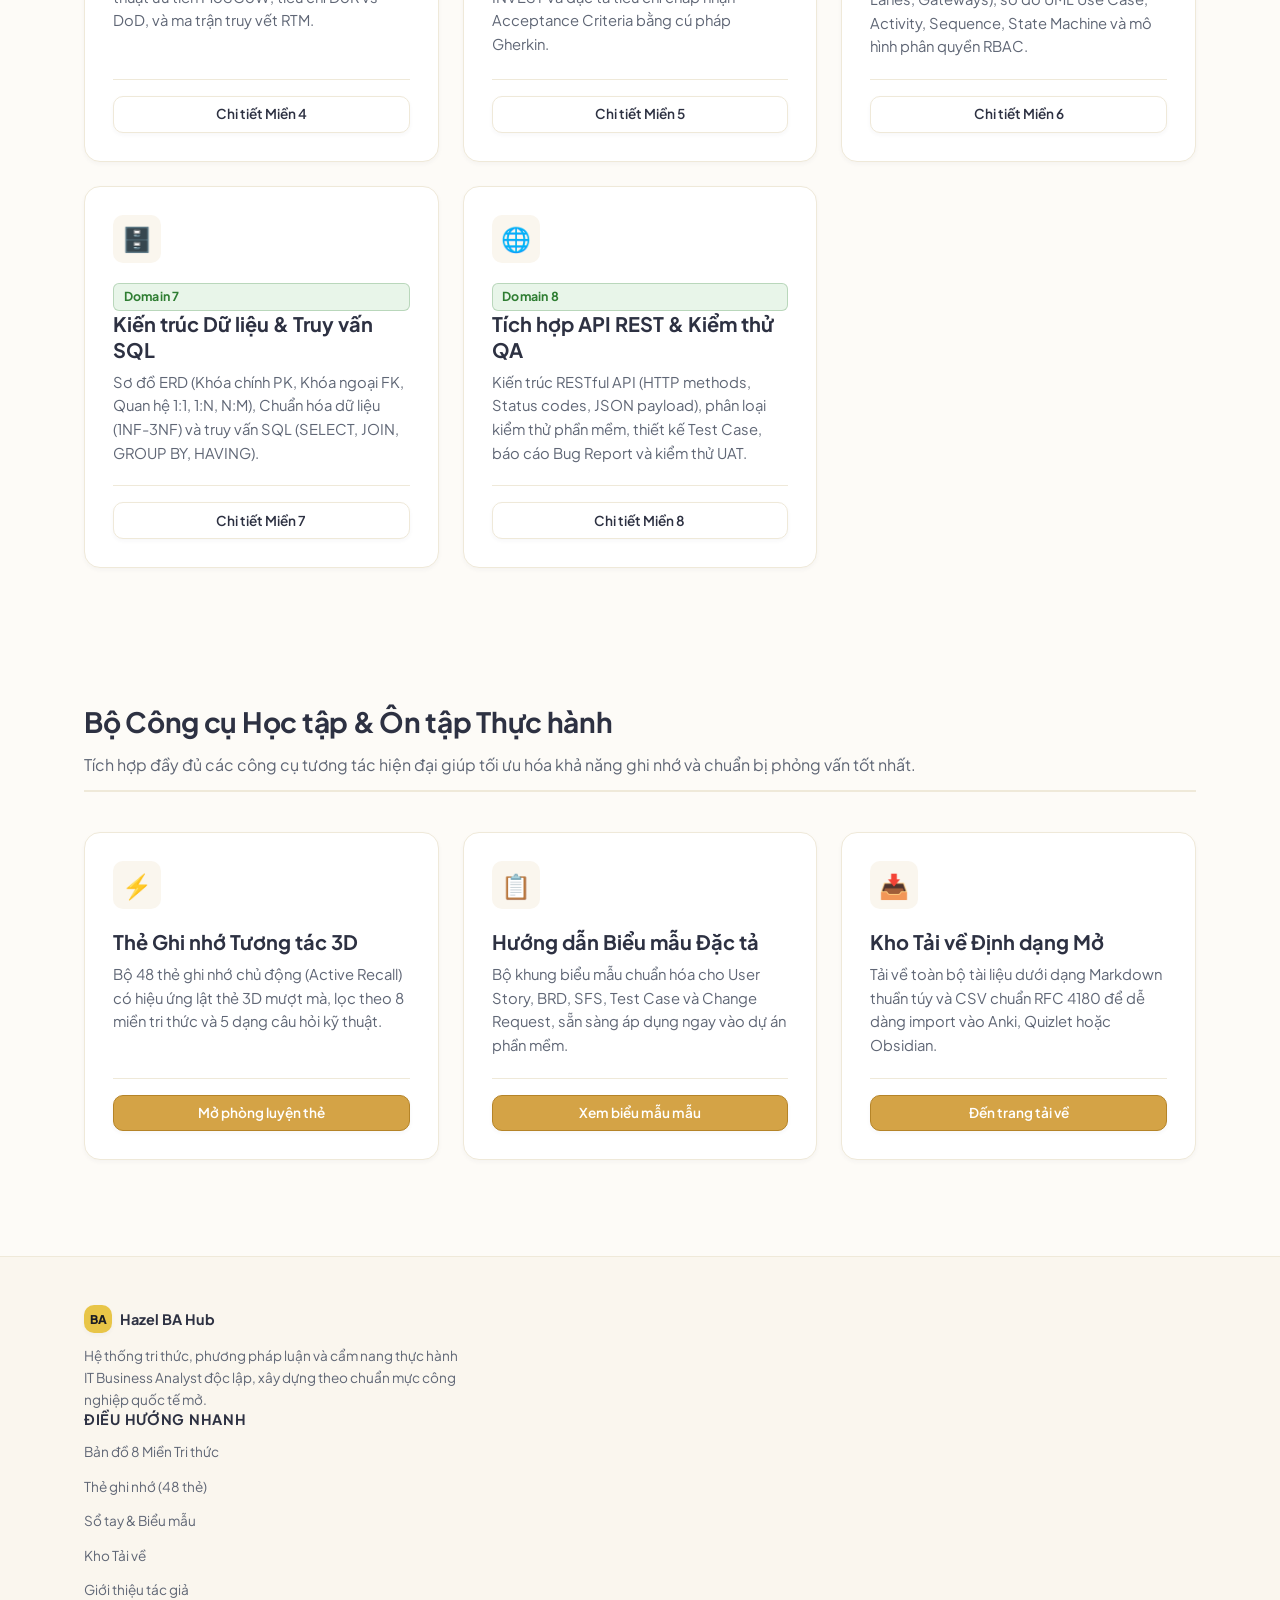
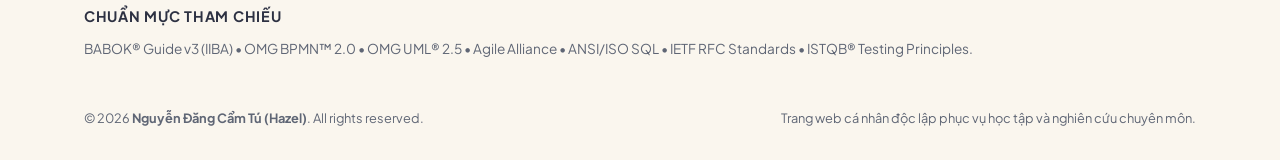
==== commit 39792798: "Update index.html" ====
--- a/ba-study-materials/index.html
+++ b/ba-study-materials/index.html
@@ -5,7 +5,7 @@
   <meta name="viewport" content="width=device-width, initial-scale=1.0">
   <title class="lang-vi">Trang chủ | Hazel BA Hub - Nguyễn Đăng Cẩm Tú</title>
   <title class="lang-en">Home | Hazel BA Hub - Nguyen Dang Cam Tu</title>
-  <meta name="description" content="Trung tâm Tri thức & Thực hành IT Business Analyst độc lập - Tác giả Nguyễn Đăng Cẩm Tú (Hazel).">
+  <meta name="description" content="Trung tâm Tri thức & Thực hành Business Analyst độc lập - Tác giả Nguyễn Đăng Cẩm Tú (Hazel).">
   <!-- Fonts -->
   <link rel="preconnect" href="https://fonts.googleapis.com">
   <link rel="preconnect" href="https://fonts.gstatic.com" crossorigin>
@@ -59,13 +59,13 @@
         <div class="hero-badge-wrap">
           <span class="hero-pill">
             <span>💡</span>
-            <span class="lang-vi">Khung Năng lực ITBA Độc lập — 8 Miền Tri thức Chuẩn mực</span>
-            <span class="lang-en">Independent ITBA Competency Framework — 8 Industry Domains</span>
+            <span class="lang-vi">Khung Năng lực BA Độc lập — 8 Miền Tri thức Chuẩn mực</span>
+            <span class="lang-en">Independent BA Competency Framework — 8 Industry Domains</span>
           </span>
         </div>
         <h1 class="hero-title">
           <span class="lang-vi">Hệ thống Tri thức & Kỹ năng<br>IT Business Analyst Chuyên nghiệp</span>
-          <span class="lang-en">Professional IT Business Analyst<br>Knowledge & Practice Hub</span>
+          <span class="lang-en">Professional Business Analyst<br>Knowledge & Practice Hub</span>
         </h1>
         <p class="hero-subtitle">
           <span class="lang-vi">Nền tảng kiến thức độc lập do <span class="hero-author-tag">Nguyễn Đăng Cẩm Tú (Hazel)</span> biên soạn và hệ thống hóa dựa trên các chuẩn mực công nghiệp mở quốc tế (BABOK v3, UML 2.5, BPMN 2.0, Agile, SQL, REST APIs), phục vụ ôn tập phỏng vấn và củng cố năng lực BA thực chiến.</span>
@@ -121,12 +121,12 @@
       <div class="section-header">
         <div>
           <h2>
-            <span class="lang-vi">8 Miền Tri thức & Năng lực Cốt lõi của ITBA</span>
-            <span class="lang-en">8 Core ITBA Knowledge Domains & Competencies</span>
+            <span class="lang-vi">8 Miền Tri thức & Năng lực Cốt lõi của BA</span>
+            <span class="lang-en">8 Core BA Knowledge Domains & Competencies</span>
           </h2>
           <p>
-            <span class="lang-vi">Khung năng lực toàn diện định hình chân dung một chuyên viên Phân tích Nghiệp vụ Phần mềm vững vàng từ nghiệp vụ đến kỹ thuật.</span>
-            <span class="lang-en">A complete competency framework defining a well-rounded IT Business Analyst, bridging business acumen and technical execution.</span>
+            <span class="lang-vi">Khung năng lực toàn diện định hình chân dung một chuyên viên Phân tích Nghiệp vụ vững vàng từ nghiệp vụ đến kỹ thuật.</span>
+            <span class="lang-en">A complete competency framework defining a well-rounded Business Analyst, bridging business acumen and technical execution.</span>
           </p>
         </div>
       </div>
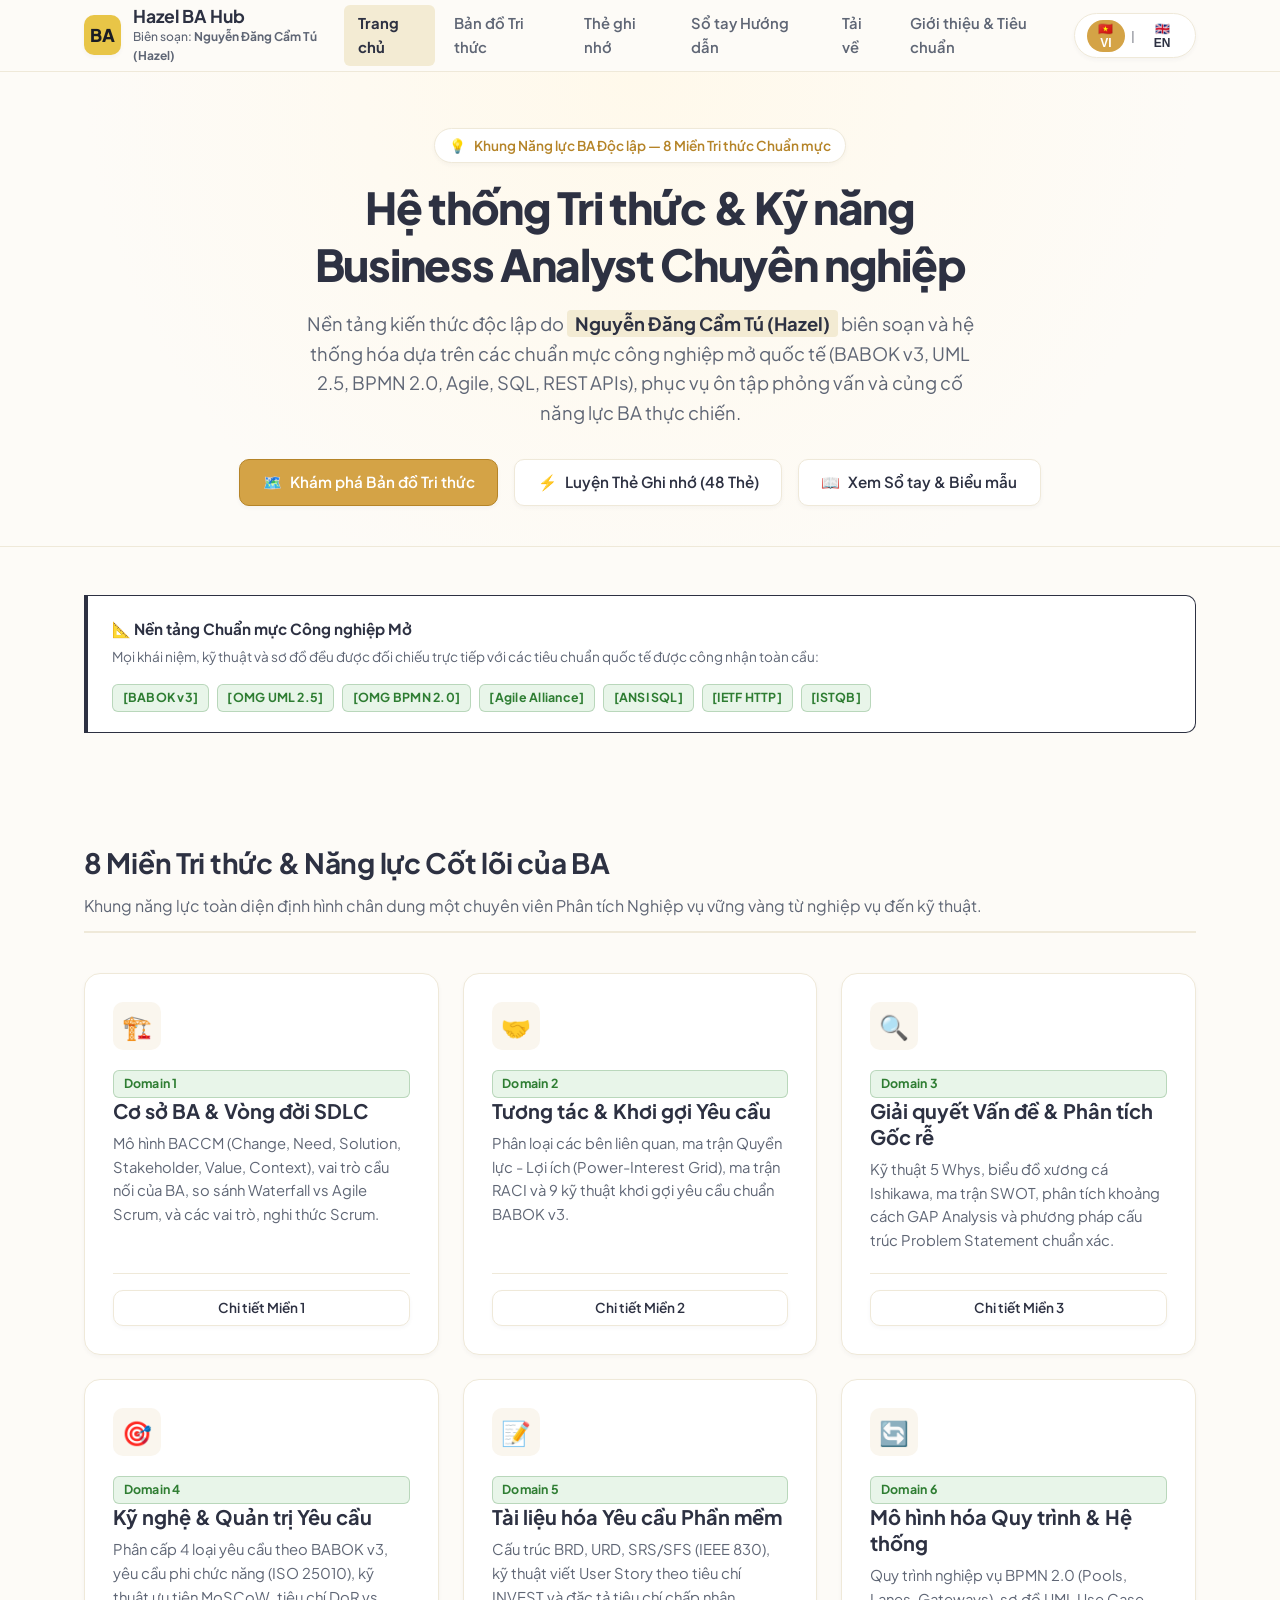
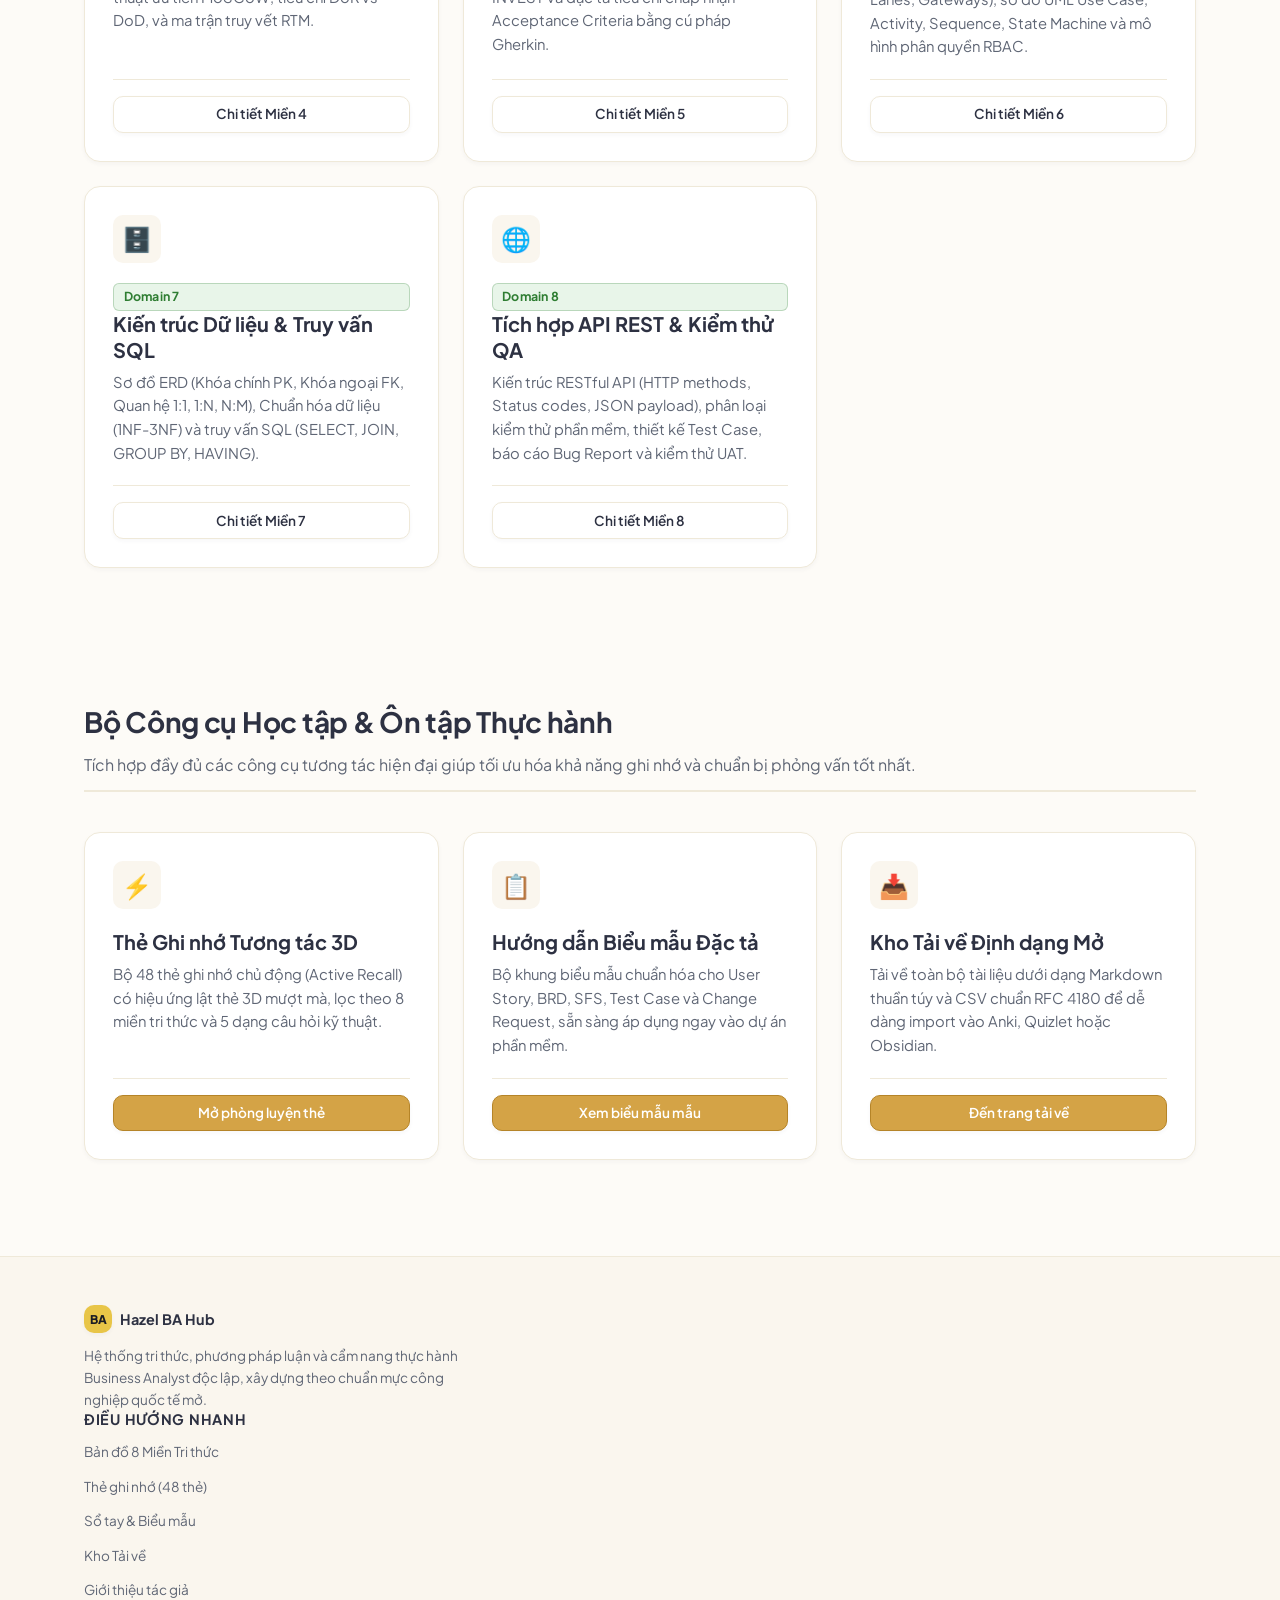
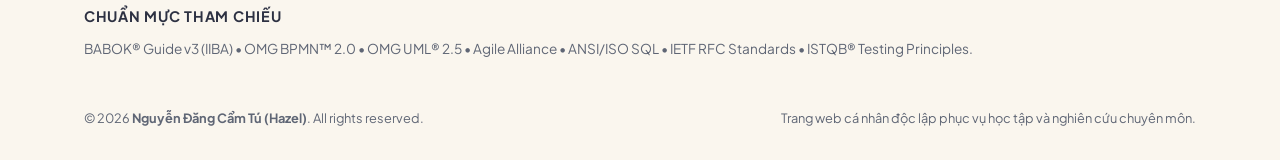
==== commit 57264051: "Update index.html" ====
--- a/ba-study-materials/index.html
+++ b/ba-study-materials/index.html
@@ -64,7 +64,7 @@
           </span>
         </div>
         <h1 class="hero-title">
-          <span class="lang-vi">Hệ thống Tri thức & Kỹ năng<br>IT Business Analyst Chuyên nghiệp</span>
+          <span class="lang-vi">Hệ thống Tri thức & Kỹ năng<br> Business Analyst Chuyên nghiệp</span>
           <span class="lang-en">Professional Business Analyst<br>Knowledge & Practice Hub</span>
         </h1>
         <p class="hero-subtitle">
@@ -375,8 +375,8 @@
           <span style="font-weight: 700; color: var(--text-heading);">Hazel BA Hub</span>
         </div>
         <p style="font-size: 0.85rem; color: var(--text-muted); line-height: 1.6; max-width: 380px;">
-          <span class="lang-vi">Hệ thống tri thức, phương pháp luận và cẩm nang thực hành IT Business Analyst độc lập, xây dựng theo chuẩn mực công nghiệp quốc tế mở.</span>
-          <span class="lang-en">An independent IT Business Analysis knowledge hub and practical handbook built upon open international industry standards.</span>
+          <span class="lang-vi">Hệ thống tri thức, phương pháp luận và cẩm nang thực hành Business Analyst độc lập, xây dựng theo chuẩn mực công nghiệp quốc tế mở.</span>
+          <span class="lang-en">An independent Business Analysis knowledge hub and practical handbook built upon open international industry standards.</span>
         </p>
       </div>
       <div class="footer-col">
